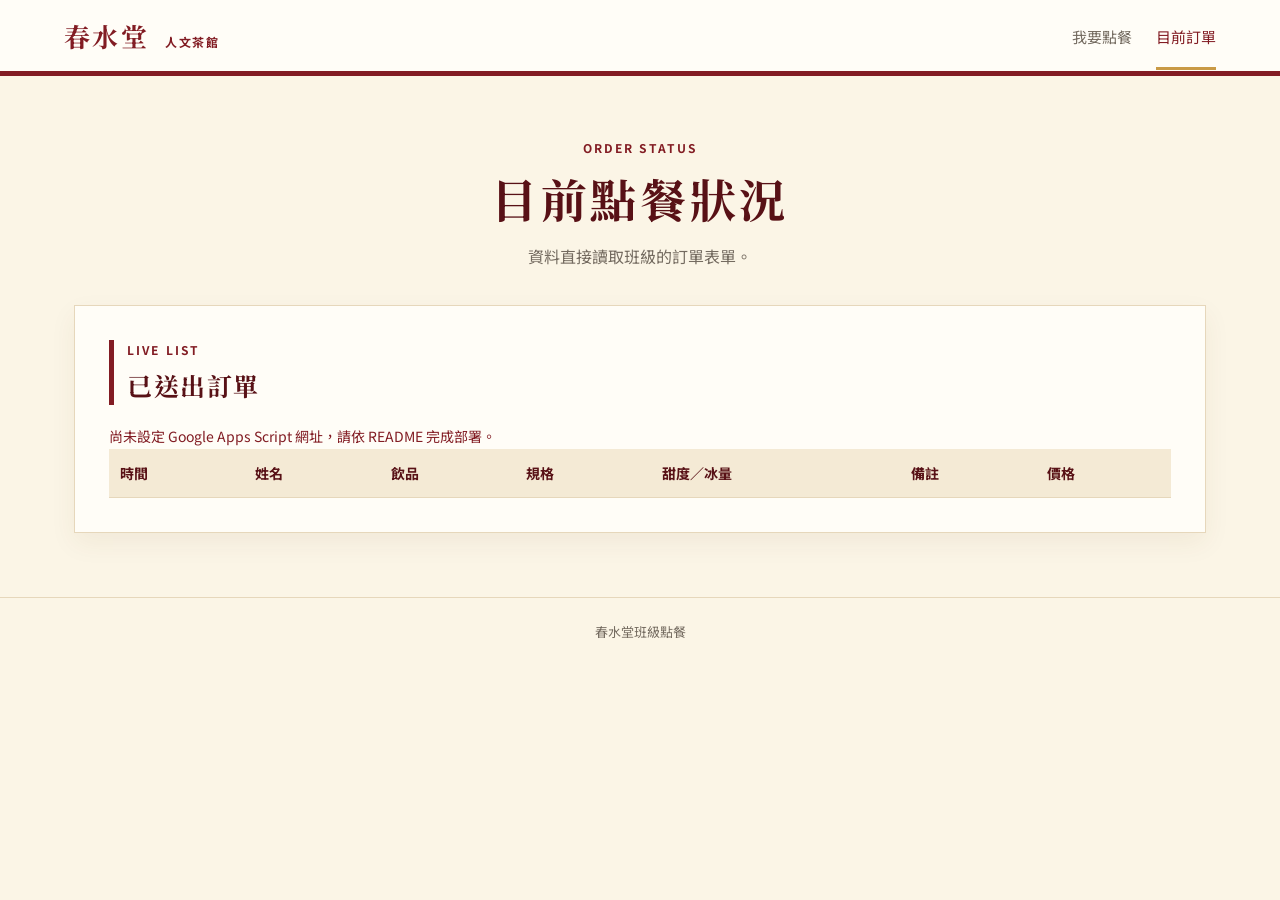
==== orders.html @ c4632eb1 "Build tea shop ordering site" ====
<!doctype html>
<html lang="zh-Hant">
  <head>
    <meta charset="UTF-8" /><meta name="viewport" content="width=device-width, initial-scale=1.0" />
    <title>春水堂｜目前訂單</title>
    <link rel="preconnect" href="https://fonts.googleapis.com" /><link rel="preconnect" href="https://fonts.gstatic.com" crossorigin />
    <link href="https://fonts.googleapis.com/css2?family=Noto+Serif+TC:wght@500;600;700&family=Noto+Sans+TC:wght@400;500;700&display=swap" rel="stylesheet" />
    <link rel="stylesheet" href="styles.css" />
  </head>
  <body>
    <header class="site-header"><a class="brand" href="index.html">春水堂 <span>人文茶館</span></a><nav><a href="index.html">我要點餐</a><a class="active" href="orders.html">目前訂單</a></nav></header>
    <main><section class="hero compact"><p class="eyebrow">ORDER STATUS</p><h1>目前點餐狀況</h1><p>資料直接讀取班級的訂單表單。</p></section>
      <section class="panel orders-panel"><div class="section-heading"><p class="eyebrow">LIVE LIST</p><h2>已送出訂單</h2></div><div id="orders-status" class="form-message">正在讀取訂單…</div><div class="table-wrap"><table><thead><tr><th>時間</th><th>姓名</th><th>飲品</th><th>規格</th><th>甜度／冰量</th><th>備註</th><th>價格</th></tr></thead><tbody id="orders-body"></tbody></table></div></section>
    </main><footer>春水堂班級點餐</footer><script src="orders.js"></script>
  </body>
</html>
---- styles.css ----
:root{--tea:#821c23;--tea-dark:#581116;--cream:#fbf5e6;--paper:#fffdf7;--gold:#c99a45;--ink:#312a25;--line:#e6d7bb;--muted:#746b60}*{box-sizing:border-box}body{margin:0;background:var(--cream);color:var(--ink);font-family:"Noto Sans TC",sans-serif;line-height:1.6}.site-header{min-height:76px;padding:0 clamp(20px,5vw,72px);display:flex;align-items:center;justify-content:space-between;background:var(--paper);border-bottom:5px solid var(--tea)}.brand{font-family:"Noto Serif TC",serif;font-size:26px;font-weight:700;color:var(--tea);text-decoration:none;letter-spacing:.09em}.brand span{font-family:"Noto Sans TC",sans-serif;font-size:12px;letter-spacing:.12em;margin-left:7px}nav{display:flex;gap:24px}nav a{padding:24px 0 18px;color:var(--muted);text-decoration:none;font-size:15px;border-bottom:3px solid transparent}nav a.active,nav a:hover{color:var(--tea);border-color:var(--gold)}main{max-width:1180px;margin:auto;padding:0 24px 64px}.hero{padding:62px 0 36px;text-align:center}.hero.compact{padding-bottom:28px}.eyebrow{margin:0 0 5px;color:var(--tea);font-size:12px;font-weight:700;letter-spacing:.18em}.hero h1{font-family:"Noto Serif TC",serif;font-size:clamp(30px,5vw,46px);color:var(--tea-dark);letter-spacing:.08em;margin:0}.hero>p:last-child{color:var(--muted);margin:8px 0 0}.panel{background:var(--paper);border:1px solid var(--line);box-shadow:0 10px 25px #5e3b1510;padding:clamp(21px,3vw,34px)}.section-heading{border-left:5px solid var(--tea);padding-left:13px;margin-bottom:20px}.section-heading h2,.price-panel h2{font-family:"Noto Serif TC",serif;color:var(--tea-dark);letter-spacing:.06em;font-size:25px;margin:0}.menu-image{width:100%;height:auto;display:block;border:1px solid var(--line)}.order-grid{display:grid;grid-template-columns:minmax(0,1.6fr) minmax(285px,.8fr);gap:24px;margin-top:24px}label{display:block;color:var(--tea-dark);font-size:14px;font-weight:700;margin-bottom:16px}input,select,textarea{width:100%;display:block;margin-top:5px;padding:11px 12px;border:1px solid var(--line);border-radius:3px;background:#fff;color:var(--ink);font:inherit;font-size:15px}input:focus,select:focus,textarea:focus{outline:3px solid #c99a4550;border-color:var(--gold)}textarea{resize:vertical}.form-row{display:grid;grid-template-columns:1fr 1fr;gap:16px}button{width:100%;padding:14px;border:0;border-radius:3px;background:var(--tea);color:#fff;font:700 16px "Noto Sans TC",sans-serif;letter-spacing:.12em;cursor:pointer}button:hover{background:var(--tea-dark)}button:disabled{opacity:.6;cursor:wait}.form-message{min-height:24px;margin:12px 0 0;color:var(--tea);font-size:14px}.price-panel{align-self:start;background:linear-gradient(145deg,#fffdf7,#f4ead5)}.receipt-line{display:flex;justify-content:space-between;gap:14px;padding:15px 0;border-bottom:1px dashed #d7c5a4;font-size:14px}.receipt-line span{color:var(--muted)}.receipt-line strong{text-align:right}.total{display:flex;justify-content:space-between;align-items:baseline;padding:23px 0 7px;color:var(--tea-dark);font-weight:700}.total strong{font-family:"Noto Serif TC",serif;font-size:36px;color:var(--tea)}.price-note{font-size:13px;color:var(--muted)}.orders-panel{margin-top:8px}.table-wrap{overflow-x:auto}table{border-collapse:collapse;width:100%;min-width:760px;font-size:14px}th,td{padding:13px 11px;text-align:left;border-bottom:1px solid var(--line)}th{background:#f4ead5;color:var(--tea-dark);white-space:nowrap}td:last-child{font-weight:700;color:var(--tea)}footer{text-align:center;padding:24px;color:var(--muted);font-size:13px;border-top:1px solid var(--line)}@media(max-width:750px){.site-header{min-height:65px;padding:0 18px}.brand{font-size:20px}.brand span{display:none}nav{gap:15px}nav a{padding:19px 0 14px;font-size:14px}main{padding:0 14px 40px}.hero{padding:42px 0 25px}.panel{padding:20px 16px}.order-grid{grid-template-columns:1fr}.form-row{grid-template-columns:1fr}}
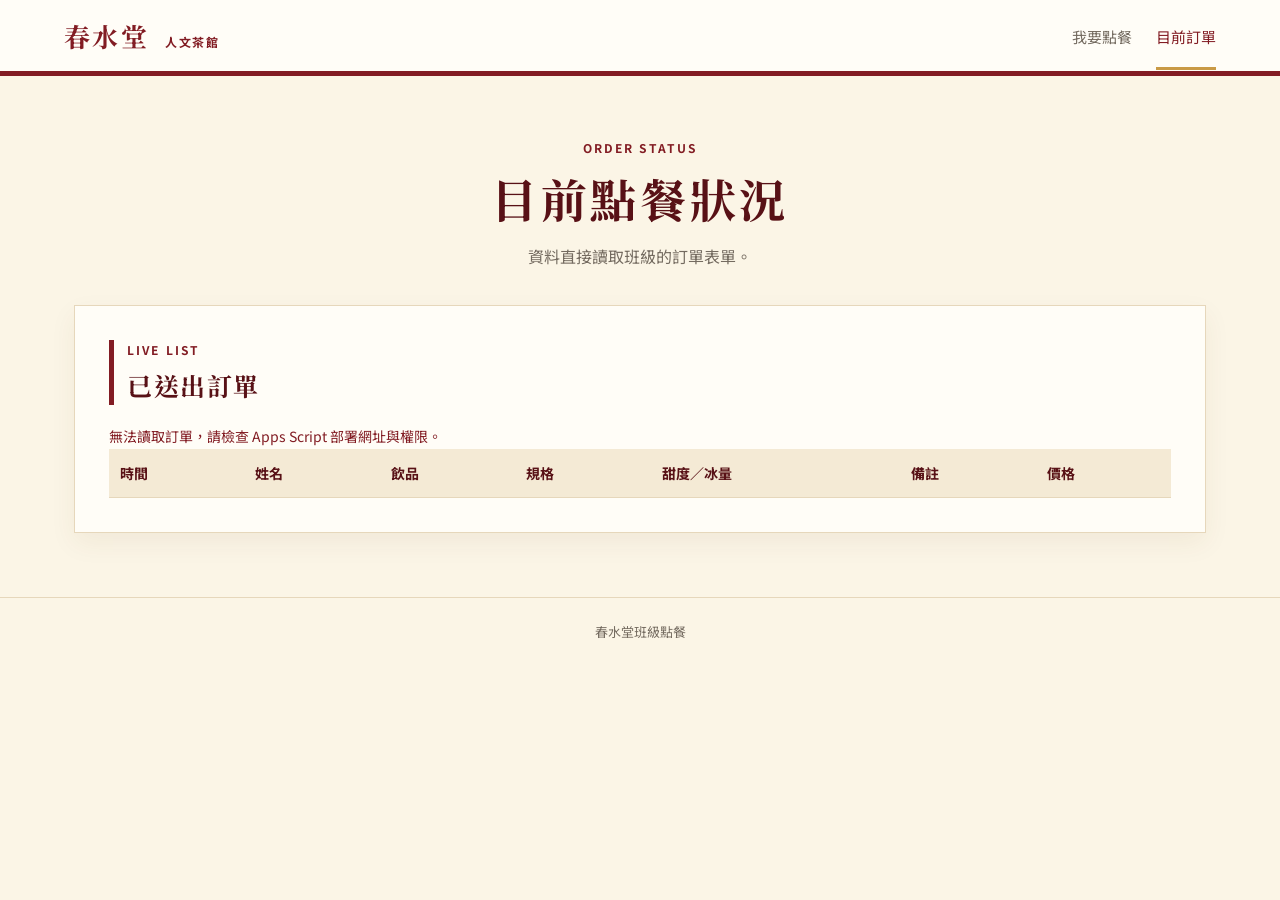
==== commit 5af3eb23: "Refresh deployed order scripts" ====
--- a/orders.html
+++ b/orders.html
@@ -11,6 +11,6 @@
     <header class="site-header"><a class="brand" href="index.html">春水堂 <span>人文茶館</span></a><nav><a href="index.html">我要點餐</a><a class="active" href="orders.html">目前訂單</a></nav></header>
     <main><section class="hero compact"><p class="eyebrow">ORDER STATUS</p><h1>目前點餐狀況</h1><p>資料直接讀取班級的訂單表單。</p></section>
       <section class="panel orders-panel"><div class="section-heading"><p class="eyebrow">LIVE LIST</p><h2>已送出訂單</h2></div><div id="orders-status" class="form-message">正在讀取訂單…</div><div class="table-wrap"><table><thead><tr><th>時間</th><th>姓名</th><th>飲品</th><th>規格</th><th>甜度／冰量</th><th>備註</th><th>價格</th></tr></thead><tbody id="orders-body"></tbody></table></div></section>
-    </main><footer>春水堂班級點餐</footer><script src="orders.js"></script>
+    </main><footer>春水堂班級點餐</footer><script src="orders.js?v=20260724"></script>
   </body>
 </html>
